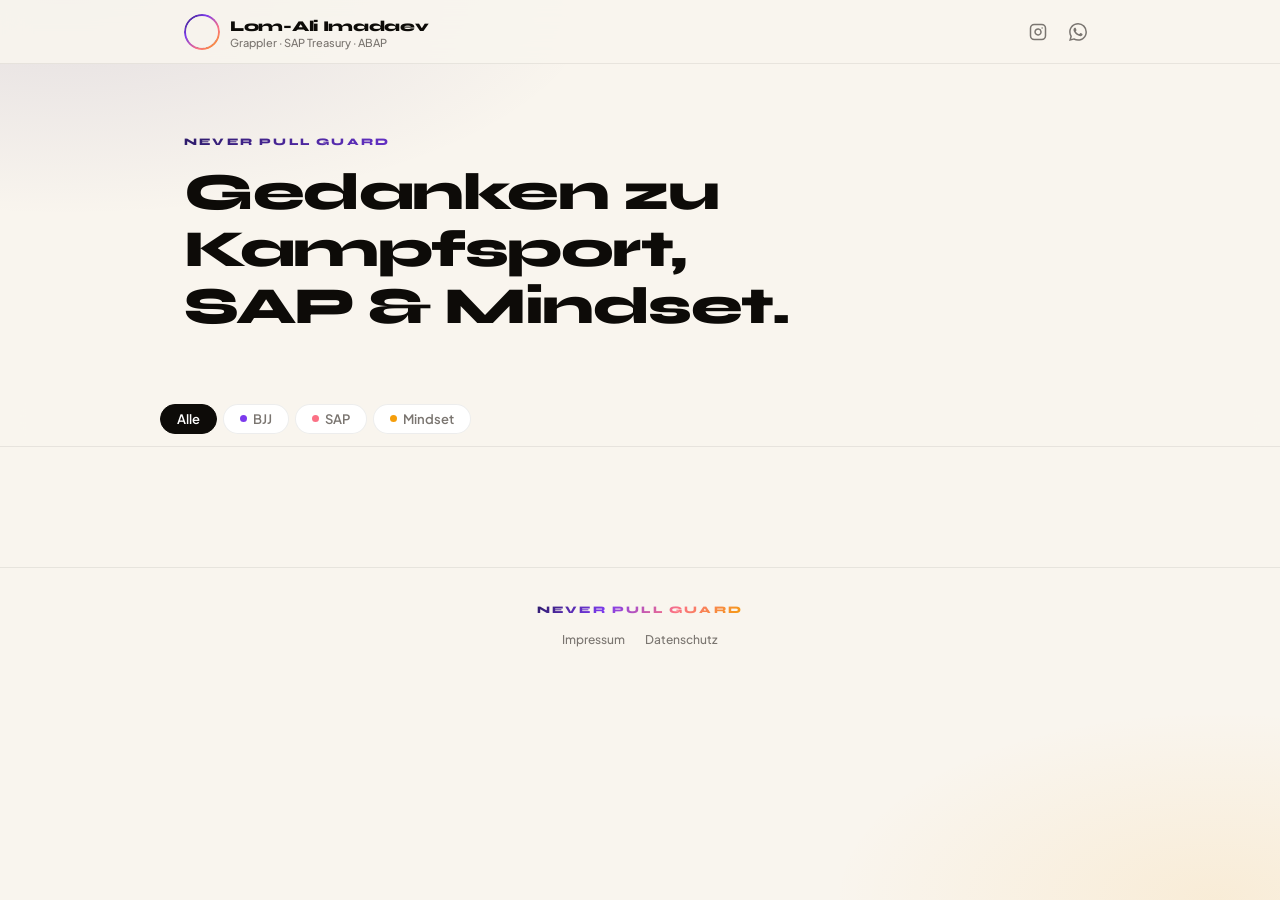
==== index.html @ 9ec7909c "u" ====
<!doctype html>
<html lang="de">
  <head>
    <meta charset="UTF-8" />
    <meta name="viewport" content="width=device-width, initial-scale=1.0" />
    <title>Lom-Ali Imadaev</title>
    <meta
      name="description"
      content="Gedanken zu Kampfsport, SAP Treasury und Mindset."
    />

    <link rel="icon" type="image/x-icon" href="assets/favicon.ico" />
    <link
      rel="icon"
      type="image/png"
      sizes="32x32"
      href="assets/favicon-32x32.png"
    />
    <link
      rel="icon"
      type="image/png"
      sizes="16x16"
      href="assets/favicon-16x16.png"
    />
    <link
      rel="apple-touch-icon"
      sizes="180x180"
      href="assets/apple-touch-icon.png"
    />

    <script
      defer
      src="https://www.impulseto.work/api/pixel.js"
      data-website-id="fed29c83-8581-45f3-838a-1f93dc6990d5"
      data-domain="limadaev.de"
      data-cookieless="true"
      data-allow-localhost="true"
    ></script>

    <link rel="stylesheet" href="styles.css" />
  </head>
  <body class="page-feed">
    <header class="site-header">
      <div class="header-inner">
        <div class="header-identity">
          <img
            class="header-avatar"
            src="assets/avatar.jpg"
            alt="Lom-Ali Imadaev"
          />
          <div>
            <span class="header-name">Lom-Ali Imadaev</span>
            <span class="header-sub">Grappler · SAP Treasury · ABAP</span>
          </div>
        </div>
        <nav class="header-nav">
          <a
            href="https://www.instagram.com/lom_combatgrappler/"
            target="_blank"
            rel="noopener"
            aria-label="Instagram"
          >
            <svg
              width="18"
              height="18"
              viewBox="0 0 24 24"
              fill="none"
              stroke="currentColor"
              stroke-width="2"
              stroke-linecap="round"
              stroke-linejoin="round"
            >
              <rect x="2" y="2" width="20" height="20" rx="5" />
              <path d="M16 11.37A4 4 0 1 1 12.63 8 4 4 0 0 1 16 11.37z" />
              <line x1="17.5" y1="6.5" x2="17.51" y2="6.5" />
            </svg>
          </a>
          <a
            href="https://wa.me/4915127600077"
            target="_blank"
            rel="noopener"
            aria-label="WhatsApp"
          >
            <svg width="18" height="18" viewBox="0 0 24 24" fill="currentColor">
              <path
                d="M17.472 14.382c-.297-.149-1.758-.867-2.03-.967-.273-.099-.471-.148-.67.15-.197.297-.767.966-.94 1.164-.173.199-.347.223-.644.075-.297-.15-1.255-.463-2.39-1.475-.883-.788-1.48-1.761-1.653-2.059-.173-.297-.018-.458.13-.606.134-.133.298-.347.446-.52.149-.174.198-.298.298-.497.099-.198.05-.371-.025-.52-.075-.149-.669-1.612-.916-2.207-.242-.579-.487-.5-.669-.51-.173-.008-.371-.01-.57-.01-.198 0-.52.074-.792.372-.272.297-1.04 1.016-1.04 2.479 0 1.462 1.065 2.875 1.213 3.074.149.198 2.096 3.2 5.077 4.487.709.306 1.262.489 1.694.625.712.227 1.36.195 1.871.118.571-.085 1.758-.719 2.006-1.413.248-.694.248-1.289.173-1.413-.074-.124-.272-.198-.57-.347m-5.421 7.403h-.004a9.87 9.87 0 0 1-5.031-1.378l-.361-.214-3.741.982.998-3.648-.235-.374a9.86 9.86 0 0 1-1.51-5.26c.001-5.45 4.436-9.884 9.888-9.884 2.64 0 5.122 1.03 6.988 2.898a9.825 9.825 0 0 1 2.893 6.994c-.003 5.45-4.437 9.884-9.885 9.884m8.413-18.297A11.815 11.815 0 0 0 12.05 0C5.495 0 .16 5.335.157 11.892c0 2.096.547 4.142 1.588 5.945L.057 24l6.305-1.654a11.882 11.882 0 0 0 5.683 1.448h.005c6.554 0 11.89-5.335 11.893-11.893a11.821 11.821 0 0 0-3.48-8.413Z"
              />
            </svg>
          </a>
        </nav>
      </div>
    </header>

    <section class="hero">
      <div class="hero-inner">
        <p class="hero-label">Never Pull Guard</p>
        <h1 class="hero-title">
          Gedanken zu Kampfsport,<br />SAP &amp; Mindset.
        </h1>
      </div>
    </section>

    <div class="filter-wrap">
      <div class="filter-inner">
        <button class="filter-btn active" data-cat="all">Alle</button>
        <button class="filter-btn" data-cat="bjj">
          <span class="cat-dot cat-bjj"></span>BJJ
        </button>
        <button class="filter-btn" data-cat="sap">
          <span class="cat-dot cat-sap"></span>SAP
        </button>
        <button class="filter-btn" data-cat="mindset">
          <span class="cat-dot cat-mindset"></span>Mindset
        </button>
      </div>
    </div>

    <main class="feed" id="feed"></main>

    <footer class="site-footer">
      <span class="motto">Never Pull Guard</span>
      <div class="legal-links">
        <a href="impressum.html">Impressum</a>
        <a href="datenschutz.html">Datenschutz</a>
      </div>
    </footer>

    <script src="posts.js"></script>
    <script src="app.js"></script>
  </body>
</html>
---- styles.css ----
@import url("https://fonts.googleapis.com/css2?family=Syne:wght@700;800&family=Plus+Jakarta+Sans:ital,wght@0,400;0,500;0,600;0,700;1,400&display=swap");

/* ─── TOKENS ─── */
:root {
  --bg: #f9f5ee;
  --card: #ffffff;
  --card-inner: #fdfcfa;
  --text: #0d0b08;
  --text-muted: #7a7570;
  --text-light: #b0aaa4;

  --g1: #2d1b69;
  --g2: #7c3aed;
  --g3: #fb7185;
  --g4: #f59e0b;
  --grad: linear-gradient(135deg, var(--g1), var(--g2), var(--g3), var(--g4));

  --accent: #7c3aed;
  --cat-bjj: #7c3aed;
  --cat-sap: #fb7185;
  --cat-mindset: #f59e0b;

  --border: rgba(13, 11, 8, 0.07);
  --border-hover: rgba(124, 58, 237, 0.22);

  --shadow-sm: 0 2px 8px rgba(45, 27, 105, 0.06);
  --shadow-md: 0 8px 32px rgba(45, 27, 105, 0.1);
  --shadow-lg: 0 20px 60px rgba(45, 27, 105, 0.12);

  --radius: 20px;
  --header-h: 64px;

  --max-w: 720px;
  --feed-w: 960px;
}

*,
*::before,
*::after {
  margin: 0;
  padding: 0;
  box-sizing: border-box;
}

html {
  scroll-behavior: smooth;
}

body {
  font-family: "Plus Jakarta Sans", sans-serif;
  background-color: var(--bg);
  background-image:
    radial-gradient(
      ellipse 70% 40% at 5% 0%,
      rgba(45, 27, 105, 0.1) 0%,
      transparent 60%
    ),
    radial-gradient(
      ellipse 50% 35% at 95% 100%,
      rgba(245, 158, 11, 0.1) 0%,
      transparent 60%
    );
  color: var(--text);
  min-height: 100dvh;
  -webkit-font-smoothing: antialiased;
}

/* ─── HEADER ─── */
.site-header {
  position: sticky;
  top: 0;
  z-index: 100;
  height: var(--header-h);
  background: rgba(249, 245, 238, 0.88);
  backdrop-filter: blur(14px);
  -webkit-backdrop-filter: blur(14px);
  border-bottom: 1px solid var(--border);
}

.header-inner {
  max-width: var(--feed-w);
  margin: 0 auto;
  height: 100%;
  padding: 0 24px;
  display: flex;
  align-items: center;
  justify-content: space-between;
  gap: 16px;
}

.header-identity {
  display: flex;
  align-items: center;
  gap: 10px;
  cursor: default;
}

.header-avatar {
  width: 36px;
  height: 36px;
  border-radius: 50%;
  object-fit: cover;
  border: 2px solid transparent;
  background: var(--grad) border-box;
  -webkit-mask:
    linear-gradient(#fff 0 0) padding-box,
    linear-gradient(#fff 0 0);
  -webkit-mask-composite: destination-out;
  mask:
    linear-gradient(#fff 0 0) padding-box,
    linear-gradient(#fff 0 0);
  mask-composite: exclude;
}

.header-name {
  font-family: "Syne", sans-serif;
  font-size: 15px;
  font-weight: 800;
  letter-spacing: -0.3px;
  color: var(--text);
}

.header-sub {
  display: block;
  font-size: 11px;
  color: var(--text-muted);
  font-weight: 500;
  margin-top: 1px;
}

.header-nav {
  display: flex;
  align-items: center;
  gap: 4px;
}

.header-nav a {
  display: flex;
  align-items: center;
  justify-content: center;
  width: 36px;
  height: 36px;
  border-radius: 10px;
  color: var(--text-muted);
  transition: all 0.2s ease;
  -webkit-tap-highlight-color: transparent;
}

.header-nav a:hover {
  background: var(--card);
  color: var(--text);
  box-shadow: var(--shadow-sm);
}

.header-back {
  display: inline-flex;
  align-items: center;
  gap: 6px;
  font-size: 13px;
  font-weight: 600;
  color: var(--text-muted);
  text-decoration: none;
  padding: 6px 12px;
  border-radius: 100px;
  border: 1px solid var(--border);
  background: var(--card);
  transition: all 0.2s ease;
  -webkit-tap-highlight-color: transparent;
}

.header-back:hover {
  color: var(--text);
  border-color: var(--border-hover);
  box-shadow: var(--shadow-sm);
}

/* ─── HERO ─── */
.hero {
  padding: 72px 24px 56px;
  max-width: var(--feed-w);
  margin: 0 auto;
}

.hero-label {
  font-family: "Syne", sans-serif;
  font-size: 10px;
  font-weight: 800;
  letter-spacing: 0.22em;
  text-transform: uppercase;
  background: var(--grad);
  -webkit-background-clip: text;
  -webkit-text-fill-color: transparent;
  background-clip: text;
  margin-bottom: 16px;
}

.hero-title {
  font-family: "Syne", sans-serif;
  font-size: clamp(32px, 6vw, 52px);
  font-weight: 800;
  line-height: 1.1;
  letter-spacing: -1.5px;
  color: var(--text);
}

/* ─── FILTER ─── */
.filter-wrap {
  position: sticky;
  top: var(--header-h);
  z-index: 90;
  background: rgba(249, 245, 238, 0.9);
  backdrop-filter: blur(12px);
  -webkit-backdrop-filter: blur(12px);
  border-bottom: 1px solid var(--border);
  padding: 0 24px;
}

.filter-inner {
  max-width: var(--feed-w);
  margin: 0 auto;
  display: flex;
  gap: 6px;
  padding: 12px 0;
  overflow-x: auto;
  scrollbar-width: none;
}

.filter-inner::-webkit-scrollbar {
  display: none;
}

.filter-btn {
  display: inline-flex;
  align-items: center;
  gap: 6px;
  padding: 6px 16px;
  border-radius: 100px;
  border: 1px solid var(--border);
  background: var(--card);
  font-family: "Plus Jakarta Sans", sans-serif;
  font-size: 13px;
  font-weight: 600;
  color: var(--text-muted);
  cursor: pointer;
  white-space: nowrap;
  transition: all 0.2s ease;
  -webkit-tap-highlight-color: transparent;
}

.filter-btn:hover {
  border-color: var(--border-hover);
  color: var(--text);
}

.filter-btn.active {
  background: var(--text);
  border-color: var(--text);
  color: #fff;
}

.cat-dot {
  width: 7px;
  height: 7px;
  border-radius: 50%;
  flex-shrink: 0;
}

.cat-dot.cat-bjj {
  background: var(--cat-bjj);
}
.cat-dot.cat-sap {
  background: var(--cat-sap);
}
.cat-dot.cat-mindset {
  background: var(--cat-mindset);
}

/* ─── FEED ─── */
.feed {
  max-width: var(--feed-w);
  margin: 0 auto;
  padding: 40px 24px 80px;
  display: grid;
  grid-template-columns: repeat(auto-fill, minmax(280px, 1fr));
  gap: 20px;
  align-items: start;
}

/* Erster Artikel als Hero-Karte über volle Breite */
.feed .post-card:first-child {
  grid-column: 1 / -1;
}

/* ─── POST CARD ─── */
.post-card {
  display: block;
  background: var(--card);
  border: 1px solid var(--border);
  border-radius: var(--radius);
  text-decoration: none;
  color: var(--text);
  overflow: hidden;
  transition: all 0.28s cubic-bezier(0.22, 1, 0.36, 1);
  position: relative;
  animation: fadeUp 0.5s cubic-bezier(0.22, 1, 0.36, 1) both;
  box-shadow: var(--shadow-sm);
}

.post-card:nth-child(1) {
  animation-delay: 0.05s;
}
.post-card:nth-child(2) {
  animation-delay: 0.12s;
}
.post-card:nth-child(3) {
  animation-delay: 0.19s;
}
.post-card:nth-child(4) {
  animation-delay: 0.26s;
}
.post-card:nth-child(5) {
  animation-delay: 0.33s;
}
.post-card:nth-child(6) {
  animation-delay: 0.4s;
}

.post-card::before {
  content: "";
  position: absolute;
  top: 0;
  left: 0;
  right: 0;
  height: 3px;
  opacity: 0;
  transition: opacity 0.28s ease;
}

.post-card[data-cat="bjj"]::before {
  background: linear-gradient(90deg, var(--g1), var(--g2));
  opacity: 1;
}
.post-card[data-cat="sap"]::before {
  background: linear-gradient(90deg, var(--g2), var(--g3));
  opacity: 1;
}
.post-card[data-cat="mindset"]::before {
  background: linear-gradient(90deg, var(--g3), var(--g4));
  opacity: 1;
}

.post-card:hover {
  transform: translateY(-4px);
  box-shadow: var(--shadow-lg);
  border-color: var(--border-hover);
}

@media (hover: none) {
  .post-card:active {
    transform: scale(0.98);
    box-shadow: var(--shadow-md);
  }
  .post-card:hover {
    transform: none;
    box-shadow: var(--shadow-sm);
  }
}

.post-card-body {
  padding: 28px 28px 24px;
}

/* Hero-Karte (erste) bekommt mehr Padding */
.post-card:first-child .post-card-body {
  padding: 36px 36px 32px;
}

.post-card-meta {
  display: flex;
  align-items: center;
  gap: 10px;
  margin-bottom: 14px;
}

.post-cat {
  font-size: 10px;
  font-weight: 800;
  letter-spacing: 0.15em;
  text-transform: uppercase;
  padding: 3px 10px;
  border-radius: 100px;
}

.post-cat.cat-bjj {
  color: var(--cat-bjj);
  background: rgba(124, 58, 237, 0.1);
}
.post-cat.cat-sap {
  color: #d63259;
  background: rgba(251, 113, 133, 0.12);
}
.post-cat.cat-mindset {
  color: #b45309;
  background: rgba(245, 158, 11, 0.12);
}

.post-date {
  font-size: 12px;
  color: var(--text-light);
  font-weight: 500;
}

.post-readtime {
  font-size: 12px;
  color: var(--text-light);
  font-weight: 500;
  margin-left: auto;
}

.post-card-title {
  font-family: "Syne", sans-serif;
  font-size: 19px;
  font-weight: 800;
  line-height: 1.25;
  letter-spacing: -0.4px;
  margin-bottom: 10px;
  color: var(--text);
}

.post-card:first-child .post-card-title {
  font-size: clamp(22px, 4vw, 30px);
  margin-bottom: 14px;
}

.post-card-excerpt {
  font-size: 14px;
  color: var(--text-muted);
  line-height: 1.65;
}

.post-card:first-child .post-card-excerpt {
  font-size: 15px;
}

.post-card-cta {
  display: inline-flex;
  align-items: center;
  gap: 6px;
  margin-top: 20px;
  font-size: 13px;
  font-weight: 700;
  color: var(--accent);
  letter-spacing: 0.02em;
}

.post-card-cta svg {
  transition: transform 0.2s ease;
}

.post-card:hover .post-card-cta svg {
  transform: translateX(3px);
}

/* Kein Artikel gefunden */
.feed-empty {
  grid-column: 1 / -1;
  text-align: center;
  padding: 80px 24px;
  color: var(--text-muted);
  font-size: 15px;
}

/* ─── SINGLE POST ─── */
.post-wrap {
  max-width: var(--max-w);
  margin: 0 auto;
  padding: 56px 24px 100px;
  animation: fadeUp 0.5s cubic-bezier(0.22, 1, 0.36, 1) both;
}

.post-loading {
  text-align: center;
  padding: 80px;
  color: var(--text-muted);
}

.post-header {
  margin-bottom: 40px;
}

.post-header .post-cat {
  margin-bottom: 16px;
  display: inline-block;
}

.post-title {
  font-family: "Syne", sans-serif;
  font-size: clamp(26px, 5vw, 42px);
  font-weight: 800;
  line-height: 1.12;
  letter-spacing: -1px;
  margin-bottom: 20px;
  color: var(--text);
}

.post-meta-row {
  display: flex;
  align-items: center;
  gap: 12px;
  flex-wrap: wrap;
}

.post-meta-row .post-date,
.post-meta-row .post-readtime {
  font-size: 13px;
  color: var(--text-muted);
  font-weight: 500;
}

.post-divider {
  height: 1px;
  background: linear-gradient(90deg, var(--border), transparent);
  margin: 32px 0;
}

/* ─── POST BODY TYPOGRAFIE ─── */
.post-body {
  font-size: 17px;
  line-height: 1.75;
  color: var(--text);
}

.post-body p {
  margin-bottom: 1.4em;
}

.post-body h2 {
  font-family: "Syne", sans-serif;
  font-size: 22px;
  font-weight: 800;
  letter-spacing: -0.4px;
  margin: 2.2em 0 0.8em;
  color: var(--text);
}

.post-body h3 {
  font-family: "Syne", sans-serif;
  font-size: 18px;
  font-weight: 700;
  margin: 1.8em 0 0.6em;
}

.post-body strong {
  font-weight: 700;
  color: var(--text);
}

.post-body em {
  font-style: italic;
  color: var(--text-muted);
}

.post-body blockquote {
  border-left: 3px solid var(--accent);
  padding: 4px 0 4px 20px;
  margin: 1.8em 0;
  color: var(--text-muted);
  font-style: italic;
  font-size: 18px;
  line-height: 1.6;
}

.post-body ul,
.post-body ol {
  padding-left: 1.4em;
  margin-bottom: 1.4em;
}

.post-body li {
  margin-bottom: 0.4em;
}

.post-body a {
  color: var(--accent);
  text-decoration: underline;
  text-underline-offset: 3px;
}

/* ─── MEHR ARTIKEL ─── */
.more-posts {
  max-width: var(--max-w);
  margin: 0 auto;
  padding: 0 24px 80px;
}

.more-posts-title {
  font-family: "Syne", sans-serif;
  font-size: 13px;
  font-weight: 800;
  letter-spacing: 0.15em;
  text-transform: uppercase;
  color: var(--text-muted);
  margin-bottom: 20px;
}

.more-posts-grid {
  display: grid;
  gap: 12px;
}

/* ─── FOOTER ─── */
.site-footer {
  border-top: 1px solid var(--border);
  padding: 28px 24px;
  text-align: center;
}

.motto {
  display: inline-block;
  font-family: "Syne", sans-serif;
  font-size: 10px;
  font-weight: 800;
  letter-spacing: 0.22em;
  text-transform: uppercase;
  background: var(--grad);
  -webkit-background-clip: text;
  -webkit-text-fill-color: transparent;
  background-clip: text;
  margin-bottom: 12px;
}

.legal-links {
  display: flex;
  gap: 20px;
  justify-content: center;
  flex-wrap: wrap;
}

.legal-links a {
  color: var(--text-muted);
  text-decoration: none;
  font-size: 12px;
  font-weight: 500;
  transition: color 0.2s ease;
  padding: 4px 0;
}

.legal-links a:hover {
  color: var(--accent);
}

/* ─── ANIMATIONEN ─── */
@keyframes fadeUp {
  from {
    opacity: 0;
    transform: translateY(20px);
  }
  to {
    opacity: 1;
    transform: translateY(0);
  }
}

/* ─── RESPONSIVE ─── */
@media (max-width: 600px) {
  .hero {
    padding: 48px 20px 36px;
  }
  .hero-title {
    letter-spacing: -0.8px;
  }
  .filter-wrap {
    padding: 0 20px;
  }
  .feed {
    padding: 24px 16px 60px;
    gap: 14px;
  }
  .post-card-body,
  .post-card:first-child .post-card-body {
    padding: 20px 20px 18px;
  }
  .post-card:first-child .post-card-title {
    font-size: 20px;
  }
  .post-wrap {
    padding: 36px 20px 72px;
  }
  .post-body {
    font-size: 16px;
  }
  .more-posts {
    padding: 0 20px 60px;
  }
  .header-inner {
    padding: 0 16px;
  }
  .header-sub {
    display: none;
  }
}
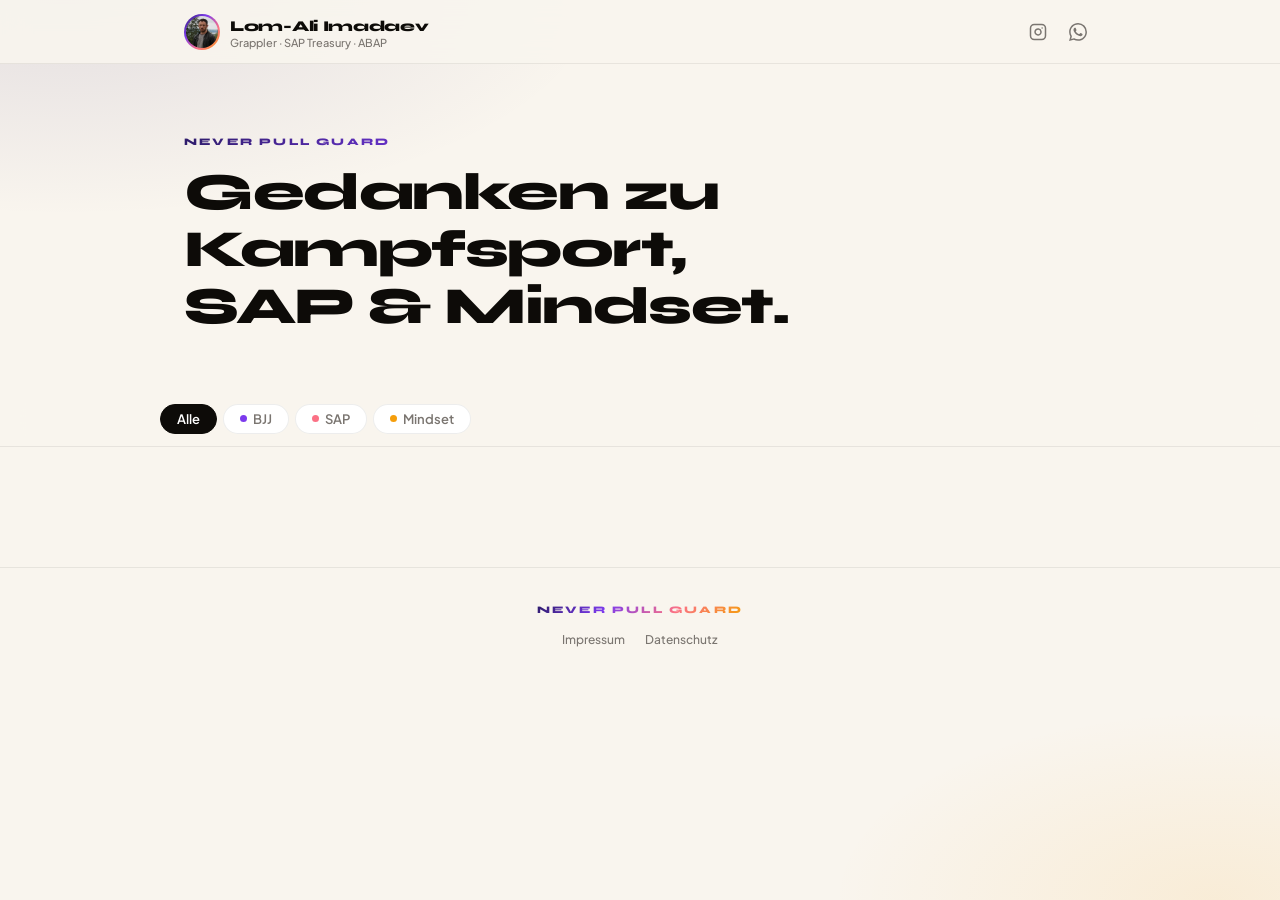
==== commit d0b81815: "u" ====
--- a/index.html
+++ b/index.html
@@ -9,7 +9,7 @@
       content="Gedanken zu Kampfsport, SAP Treasury und Mindset."
     />
 
-    <link rel="icon" type="image/x-icon" href="assets/favicon.ico" />
+    <link rel="icon" type="image/x-icon" href="assets/icon.PNG" />
     <link
       rel="icon"
       type="image/png"
--- a/styles.css
+++ b/styles.css
@@ -100,16 +100,8 @@
   height: 36px;
   border-radius: 50%;
   object-fit: cover;
-  border: 2px solid transparent;
-  background: var(--grad) border-box;
-  -webkit-mask:
-    linear-gradient(#fff 0 0) padding-box,
-    linear-gradient(#fff 0 0);
-  -webkit-mask-composite: destination-out;
-  mask:
-    linear-gradient(#fff 0 0) padding-box,
-    linear-gradient(#fff 0 0);
-  mask-composite: exclude;
+  padding: 2px;
+  background: var(--grad);
 }
 
 .header-name {
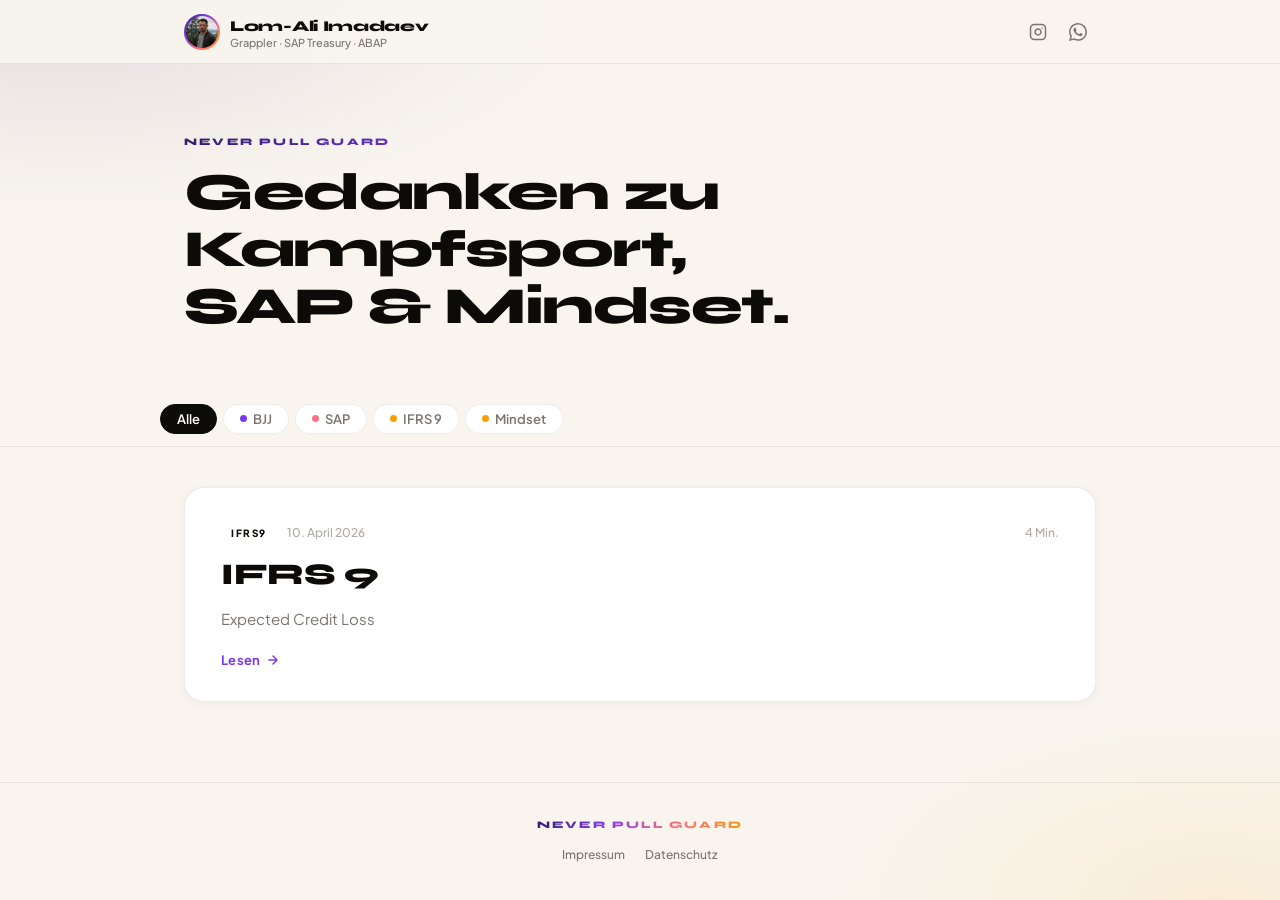
==== commit 452884c7: "u" ====
--- a/index.html
+++ b/index.html
@@ -109,6 +109,9 @@
         <button class="filter-btn" data-cat="sap">
           <span class="cat-dot cat-sap"></span>SAP
         </button>
+        <button class="filter-btn" data-cat="ifrs9">
+          <span class="cat-dot cat-mindset"></span>IFRS 9
+        </button>
         <button class="filter-btn" data-cat="mindset">
           <span class="cat-dot cat-mindset"></span>Mindset
         </button>
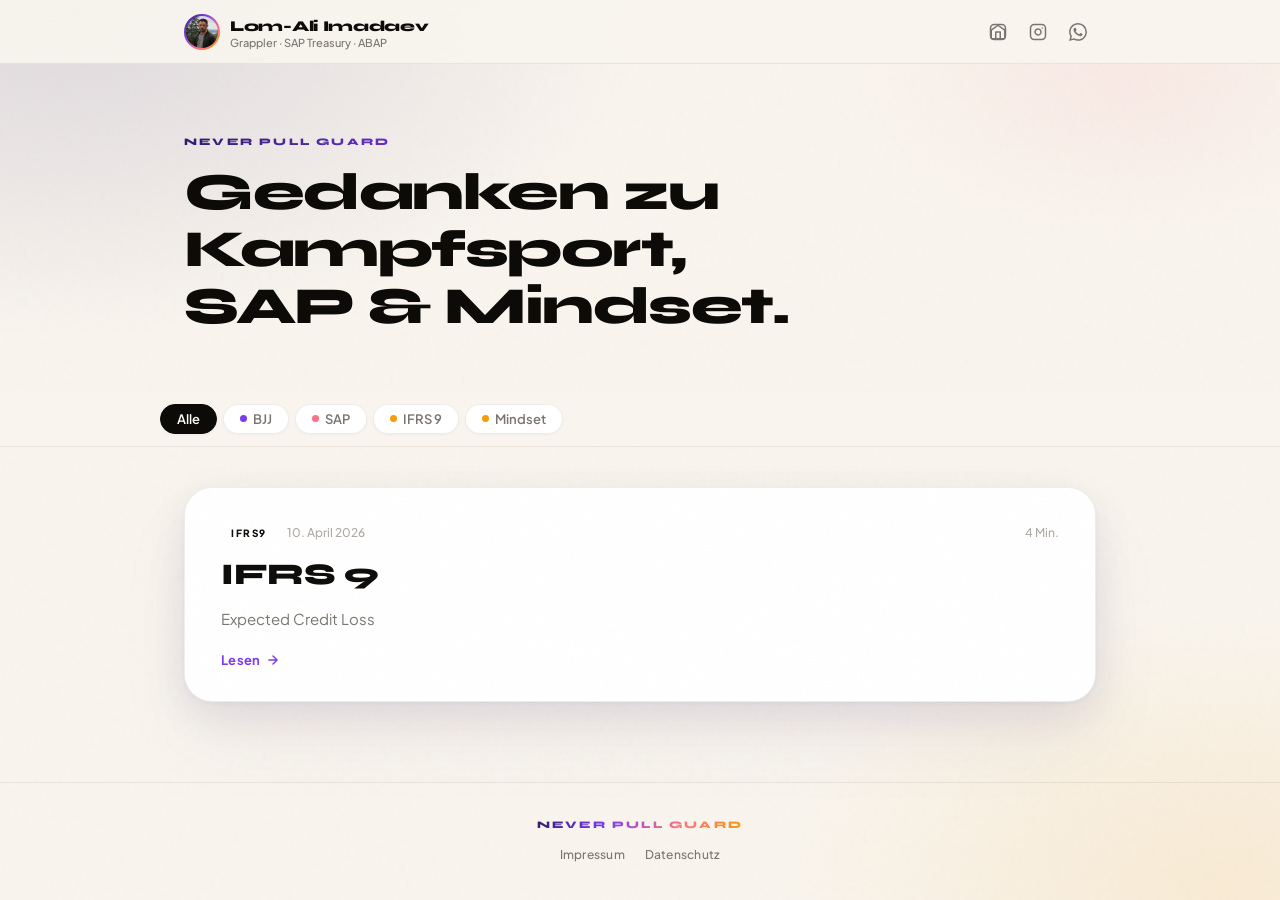
==== commit e6502691: "u" ====
--- a/index.html
+++ b/index.html
@@ -54,6 +54,24 @@
           </div>
         </div>
         <nav class="header-nav">
+          <a href="https://limadaev.de/" rel="noopener" aria-label="Onepager">
+            <svg
+              width="18"
+              height="18"
+              viewBox="0 0 24 24"
+              fill="none"
+              stroke="currentColor"
+              stroke-width="2"
+              stroke-linecap="round"
+              stroke-linejoin="round"
+            >
+              <rect x="2" y="2" width="20" height="20" rx="5" />
+              <path
+                d="M3 9.5L12 3l9 6.5V20a1 1 0 0 1-1 1H4a1 1 0 0 1-1-1V9.5z"
+              />
+              <polyline points="9 21 9 12 15 12 15 21" />
+            </svg>
+          </a>
           <a
             href="https://www.instagram.com/lom_combatgrappler/"
             target="_blank"
--- a/styles.css
+++ b/styles.css
@@ -21,15 +21,17 @@
   --cat-mindset: #f59e0b;
 
   --border: rgba(13, 11, 8, 0.07);
-  --border-hover: rgba(124, 58, 237, 0.22);
-
-  --shadow-sm: 0 2px 8px rgba(45, 27, 105, 0.06);
-  --shadow-md: 0 8px 32px rgba(45, 27, 105, 0.1);
-  --shadow-lg: 0 20px 60px rgba(45, 27, 105, 0.12);
-
-  --radius: 20px;
+  --border-hover: rgba(124, 58, 237, 0.25);
+
+  --shadow-card:
+    0 2px 4px rgba(0, 0, 0, 0.03), 0 12px 40px rgba(45, 27, 105, 0.09),
+    0 40px 80px rgba(45, 27, 105, 0.05);
+  --shadow-hover: 0 10px 36px rgba(45, 27, 105, 0.15);
+
+  --radius-card: 28px;
+  --radius-link: 18px;
+
   --header-h: 64px;
-
   --max-w: 720px;
   --feed-w: 960px;
 }
@@ -50,17 +52,24 @@
   font-family: "Plus Jakarta Sans", sans-serif;
   background-color: var(--bg);
   background-image:
+    url("data:image/svg+xml,%3Csvg viewBox='0 0 200 200' xmlns='http://www.w3.org/2000/svg'%3E%3Cfilter id='n'%3E%3CfeTurbulence type='fractalNoise' baseFrequency='0.75' numOctaves='4' stitchTiles='stitch'/%3E%3C/filter%3E%3Crect width='100%25' height='100%25' filter='url(%23n)' opacity='0.03'/%3E%3C/svg%3E"),
     radial-gradient(
-      ellipse 70% 40% at 5% 0%,
-      rgba(45, 27, 105, 0.1) 0%,
+      ellipse 70% 55% at 5% 2%,
+      rgba(45, 27, 105, 0.13) 0%,
+      transparent 65%
+    ),
+    radial-gradient(
+      ellipse 60% 50% at 96% 98%,
+      rgba(245, 158, 11, 0.12) 0%,
       transparent 60%
     ),
     radial-gradient(
-      ellipse 50% 35% at 95% 100%,
-      rgba(245, 158, 11, 0.1) 0%,
-      transparent 60%
+      ellipse 40% 35% at 88% 8%,
+      rgba(251, 113, 133, 0.09) 0%,
+      transparent 55%
     );
   color: var(--text);
+  min-height: 100vh;
   min-height: 100dvh;
   -webkit-font-smoothing: antialiased;
 }
@@ -141,7 +150,7 @@
 .header-nav a:hover {
   background: var(--card);
   color: var(--text);
-  box-shadow: var(--shadow-sm);
+  box-shadow: 0 2px 8px rgba(45, 27, 105, 0.08);
 }
 
 .header-back {
@@ -152,18 +161,18 @@
   font-weight: 600;
   color: var(--text-muted);
   text-decoration: none;
-  padding: 6px 12px;
+  padding: 6px 14px;
   border-radius: 100px;
   border: 1px solid var(--border);
   background: var(--card);
-  transition: all 0.2s ease;
+  transition: all 0.22s ease;
   -webkit-tap-highlight-color: transparent;
 }
 
 .header-back:hover {
   color: var(--text);
   border-color: var(--border-hover);
-  box-shadow: var(--shadow-sm);
+  box-shadow: 0 2px 12px rgba(45, 27, 105, 0.1);
 }
 
 /* ─── HERO ─── */
@@ -188,7 +197,7 @@
 
 .hero-title {
   font-family: "Syne", sans-serif;
-  font-size: clamp(32px, 6vw, 52px);
+  font-size: clamp(30px, 6vw, 52px);
   font-weight: 800;
   line-height: 1.1;
   letter-spacing: -1.5px;
@@ -216,7 +225,6 @@
   overflow-x: auto;
   scrollbar-width: none;
 }
-
 .filter-inner::-webkit-scrollbar {
   display: none;
 }
@@ -235,8 +243,9 @@
   color: var(--text-muted);
   cursor: pointer;
   white-space: nowrap;
-  transition: all 0.2s ease;
+  transition: all 0.22s cubic-bezier(0.22, 1, 0.36, 1);
   -webkit-tap-highlight-color: transparent;
+  box-shadow: 0 1px 3px rgba(0, 0, 0, 0.04);
 }
 
 .filter-btn:hover {
@@ -256,7 +265,6 @@
   border-radius: 50%;
   flex-shrink: 0;
 }
-
 .cat-dot.cat-bjj {
   background: var(--cat-bjj);
 }
@@ -274,11 +282,10 @@
   padding: 40px 24px 80px;
   display: grid;
   grid-template-columns: repeat(auto-fill, minmax(280px, 1fr));
-  gap: 20px;
+  gap: 16px;
   align-items: start;
 }
 
-/* Erster Artikel als Hero-Karte über volle Breite */
 .feed .post-card:first-child {
   grid-column: 1 / -1;
 }
@@ -288,81 +295,87 @@
   display: block;
   background: var(--card);
   border: 1px solid var(--border);
-  border-radius: var(--radius);
+  border-radius: var(--radius-card);
   text-decoration: none;
   color: var(--text);
   overflow: hidden;
   transition: all 0.28s cubic-bezier(0.22, 1, 0.36, 1);
   position: relative;
   animation: fadeUp 0.5s cubic-bezier(0.22, 1, 0.36, 1) both;
-  box-shadow: var(--shadow-sm);
-}
-
-.post-card:nth-child(1) {
-  animation-delay: 0.05s;
-}
-.post-card:nth-child(2) {
-  animation-delay: 0.12s;
-}
-.post-card:nth-child(3) {
-  animation-delay: 0.19s;
-}
-.post-card:nth-child(4) {
-  animation-delay: 0.26s;
-}
-.post-card:nth-child(5) {
-  animation-delay: 0.33s;
-}
-.post-card:nth-child(6) {
-  animation-delay: 0.4s;
-}
-
+  box-shadow: var(--shadow-card);
+}
+
+/* Grain overlay — genau wie die originale Card */
+.post-card::after {
+  content: "";
+  position: absolute;
+  inset: 0;
+  background: url("data:image/svg+xml,%3Csvg viewBox='0 0 300 300' xmlns='http://www.w3.org/2000/svg'%3E%3Cfilter id='n'%3E%3CfeTurbulence type='fractalNoise' baseFrequency='0.9' numOctaves='4' stitchTiles='stitch'/%3E%3C/filter%3E%3Crect width='100%25' height='100%25' filter='url(%23n)' opacity='0.018'/%3E%3C/svg%3E");
+  pointer-events: none;
+  border-radius: var(--radius-card);
+}
+
+/* Gradient-Leiste oben — wie card::before im Original */
 .post-card::before {
   content: "";
   position: absolute;
   top: 0;
   left: 0;
   right: 0;
-  height: 3px;
-  opacity: 0;
-  transition: opacity 0.28s ease;
+  height: 4px;
+  border-radius: var(--radius-card) var(--radius-card) 0 0;
 }
 
 .post-card[data-cat="bjj"]::before {
   background: linear-gradient(90deg, var(--g1), var(--g2));
-  opacity: 1;
 }
 .post-card[data-cat="sap"]::before {
   background: linear-gradient(90deg, var(--g2), var(--g3));
-  opacity: 1;
 }
 .post-card[data-cat="mindset"]::before {
   background: linear-gradient(90deg, var(--g3), var(--g4));
-  opacity: 1;
+}
+
+.post-card:nth-child(1) {
+  animation-delay: 0.05s;
+}
+.post-card:nth-child(2) {
+  animation-delay: 0.12s;
+}
+.post-card:nth-child(3) {
+  animation-delay: 0.19s;
+}
+.post-card:nth-child(4) {
+  animation-delay: 0.26s;
+}
+.post-card:nth-child(5) {
+  animation-delay: 0.33s;
+}
+.post-card:nth-child(6) {
+  animation-delay: 0.4s;
 }
 
 .post-card:hover {
   transform: translateY(-4px);
-  box-shadow: var(--shadow-lg);
+  box-shadow: var(--shadow-hover);
   border-color: var(--border-hover);
 }
 
 @media (hover: none) {
   .post-card:active {
     transform: scale(0.98);
-    box-shadow: var(--shadow-md);
+    box-shadow: var(--shadow-hover);
+    border-color: var(--border-hover);
   }
   .post-card:hover {
     transform: none;
-    box-shadow: var(--shadow-sm);
+    box-shadow: var(--shadow-card);
   }
 }
 
 .post-card-body {
   padding: 28px 28px 24px;
 }
-
-/* Hero-Karte (erste) bekommt mehr Padding */
 .post-card:first-child .post-card-body {
   padding: 36px 36px 32px;
 }
@@ -372,6 +385,7 @@
   align-items: center;
   gap: 10px;
   margin-bottom: 14px;
+  flex-wrap: wrap;
 }
 
 .post-cat {
@@ -382,7 +396,6 @@
   padding: 3px 10px;
   border-radius: 100px;
 }
-
 .post-cat.cat-bjj {
   color: var(--cat-bjj);
   background: rgba(124, 58, 237, 0.1);
@@ -396,16 +409,13 @@
   background: rgba(245, 158, 11, 0.12);
 }
 
-.post-date {
-  font-size: 12px;
-  color: var(--text-light);
-  font-weight: 500;
-}
-
+.post-date,
 .post-readtime {
   font-size: 12px;
   color: var(--text-light);
   font-weight: 500;
+}
+.post-readtime {
   margin-left: auto;
 }
 
@@ -418,7 +428,6 @@
   margin-bottom: 10px;
   color: var(--text);
 }
-
 .post-card:first-child .post-card-title {
   font-size: clamp(22px, 4vw, 30px);
   margin-bottom: 14px;
@@ -429,7 +438,6 @@
   color: var(--text-muted);
   line-height: 1.65;
 }
-
 .post-card:first-child .post-card-excerpt {
   font-size: 15px;
 }
@@ -444,16 +452,13 @@
   color: var(--accent);
   letter-spacing: 0.02em;
 }
-
 .post-card-cta svg {
   transition: transform 0.2s ease;
 }
-
 .post-card:hover .post-card-cta svg {
   transform: translateX(3px);
 }
 
-/* Kein Artikel gefunden */
 .feed-empty {
   grid-column: 1 / -1;
   text-align: center;
@@ -479,7 +484,6 @@
 .post-header {
   margin-bottom: 40px;
 }
-
 .post-header .post-cat {
   margin-bottom: 16px;
   display: inline-block;
@@ -501,12 +505,12 @@
   gap: 12px;
   flex-wrap: wrap;
 }
-
 .post-meta-row .post-date,
 .post-meta-row .post-readtime {
   font-size: 13px;
   color: var(--text-muted);
   font-weight: 500;
+  margin-left: 0;
 }
 
 .post-divider {
@@ -518,14 +522,12 @@
 /* ─── POST BODY TYPOGRAFIE ─── */
 .post-body {
   font-size: 17px;
-  line-height: 1.75;
-  color: var(--text);
-}
-
+  line-height: 1.78;
+  color: var(--text);
+}
 .post-body p {
   margin-bottom: 1.4em;
 }
-
 .post-body h2 {
   font-family: "Syne", sans-serif;
   font-size: 22px;
@@ -534,24 +536,19 @@
   margin: 2.2em 0 0.8em;
   color: var(--text);
 }
-
 .post-body h3 {
   font-family: "Syne", sans-serif;
   font-size: 18px;
   font-weight: 700;
   margin: 1.8em 0 0.6em;
 }
-
 .post-body strong {
   font-weight: 700;
-  color: var(--text);
-}
-
+}
 .post-body em {
   font-style: italic;
   color: var(--text-muted);
 }
-
 .post-body blockquote {
   border-left: 3px solid var(--accent);
   padding: 4px 0 4px 20px;
@@ -561,17 +558,14 @@
   font-size: 18px;
   line-height: 1.6;
 }
-
 .post-body ul,
 .post-body ol {
   padding-left: 1.4em;
   margin-bottom: 1.4em;
 }
-
 .post-body li {
   margin-bottom: 0.4em;
 }
-
 .post-body a {
   color: var(--accent);
   text-decoration: underline;
@@ -584,17 +578,15 @@
   margin: 0 auto;
   padding: 0 24px 80px;
 }
-
 .more-posts-title {
   font-family: "Syne", sans-serif;
-  font-size: 13px;
-  font-weight: 800;
-  letter-spacing: 0.15em;
+  font-size: 11px;
+  font-weight: 800;
+  letter-spacing: 0.18em;
   text-transform: uppercase;
   color: var(--text-muted);
-  margin-bottom: 20px;
-}
-
+  margin-bottom: 16px;
+}
 .more-posts-grid {
   display: grid;
   gap: 12px;
@@ -627,29 +619,55 @@
   justify-content: center;
   flex-wrap: wrap;
 }
-
 .legal-links a {
   color: var(--text-muted);
   text-decoration: none;
   font-size: 12px;
   font-weight: 500;
   transition: color 0.2s ease;
+  letter-spacing: 0.02em;
   padding: 4px 0;
 }
-
 .legal-links a:hover {
   color: var(--accent);
 }
 
 /* ─── ANIMATIONEN ─── */
+@keyframes cardIn {
+  from {
+    opacity: 0;
+    transform: translateY(28px) scale(0.97);
+  }
+  to {
+    opacity: 1;
+    transform: translateY(0) scale(1);
+  }
+}
+
 @keyframes fadeUp {
   from {
     opacity: 0;
-    transform: translateY(20px);
+    transform: translateY(16px);
   }
   to {
     opacity: 1;
     transform: translateY(0);
+  }
+}
+
+@keyframes spin {
+  to {
+    transform: rotate(360deg);
+  }
+}
+
+@keyframes gradShift {
+  0%,
+  100% {
+    background-position: 0% 50%;
+  }
+  50% {
+    background-position: 100% 50%;
   }
 }
 
@@ -666,7 +684,7 @@
   }
   .feed {
     padding: 24px 16px 60px;
-    gap: 14px;
+    gap: 12px;
   }
   .post-card-body,
   .post-card:first-child .post-card-body {
@@ -691,3 +709,13 @@
     display: none;
   }
 }
+
+@media (max-width: 360px) {
+  .post-readtime {
+    display: none;
+  }
+  .post-card-body,
+  .post-card:first-child .post-card-body {
+    padding: 16px;
+  }
+}
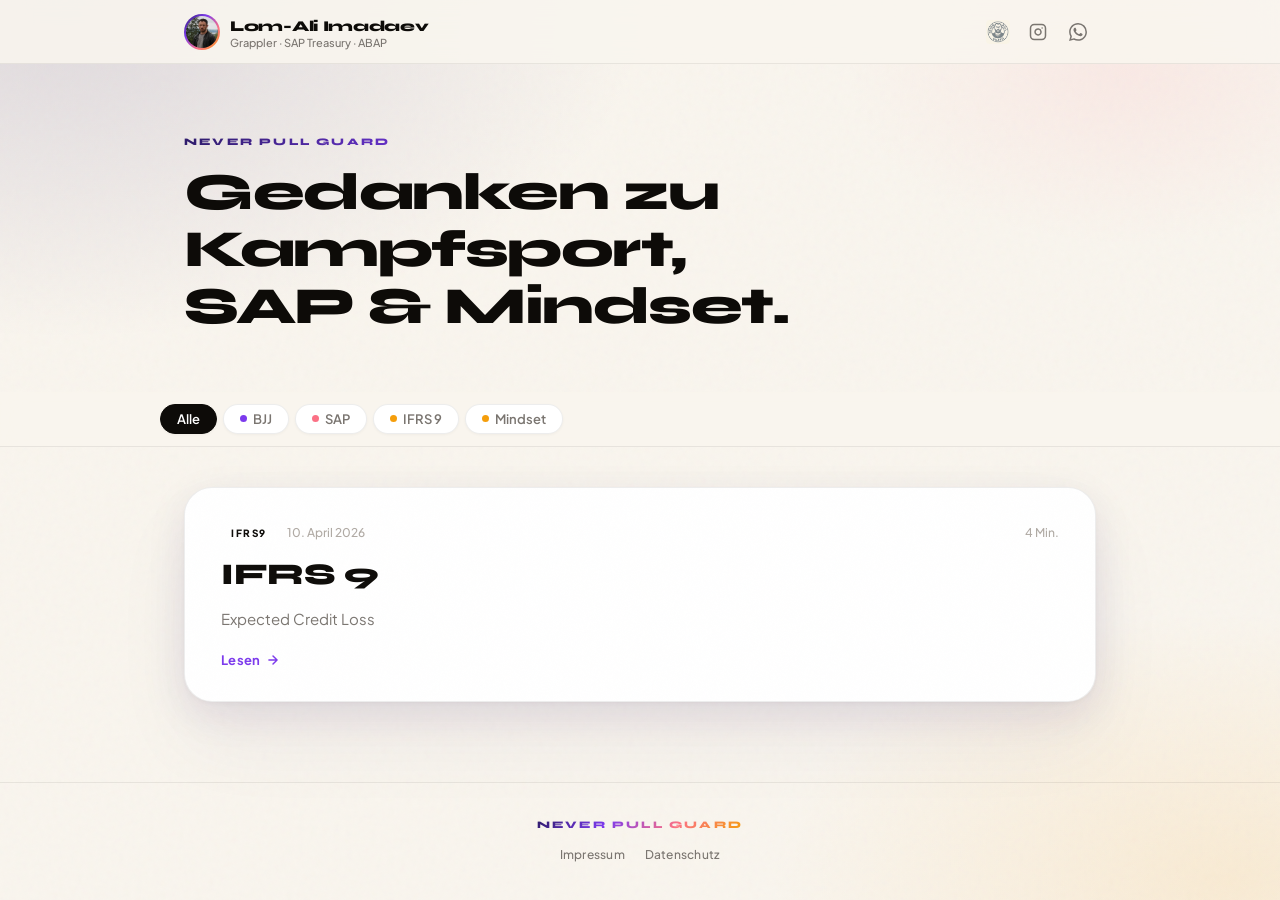
==== commit 28ad2086: "u" ====
--- a/index.html
+++ b/index.html
@@ -54,23 +54,14 @@
           </div>
         </div>
         <nav class="header-nav">
-          <a href="https://limadaev.de/" rel="noopener" aria-label="Onepager">
-            <svg
-              width="18"
-              height="18"
-              viewBox="0 0 24 24"
-              fill="none"
-              stroke="currentColor"
-              stroke-width="2"
-              stroke-linecap="round"
-              stroke-linejoin="round"
-            >
-              <rect x="2" y="2" width="20" height="20" rx="5" />
-              <path
-                d="M3 9.5L12 3l9 6.5V20a1 1 0 0 1-1 1H4a1 1 0 0 1-1-1V9.5z"
-              />
-              <polyline points="9 21 9 12 15 12 15 21" />
-            </svg>
+          <a href="https://limadaev.de/" rel="noopener" aria-label="Startseite">
+            <img
+              src="assets/apple-touch-icon.png"
+              width="24"
+              height="24"
+              alt=""
+              style="border-radius: 4px"
+            />
           </a>
           <a
             href="https://www.instagram.com/lom_combatgrappler/"
